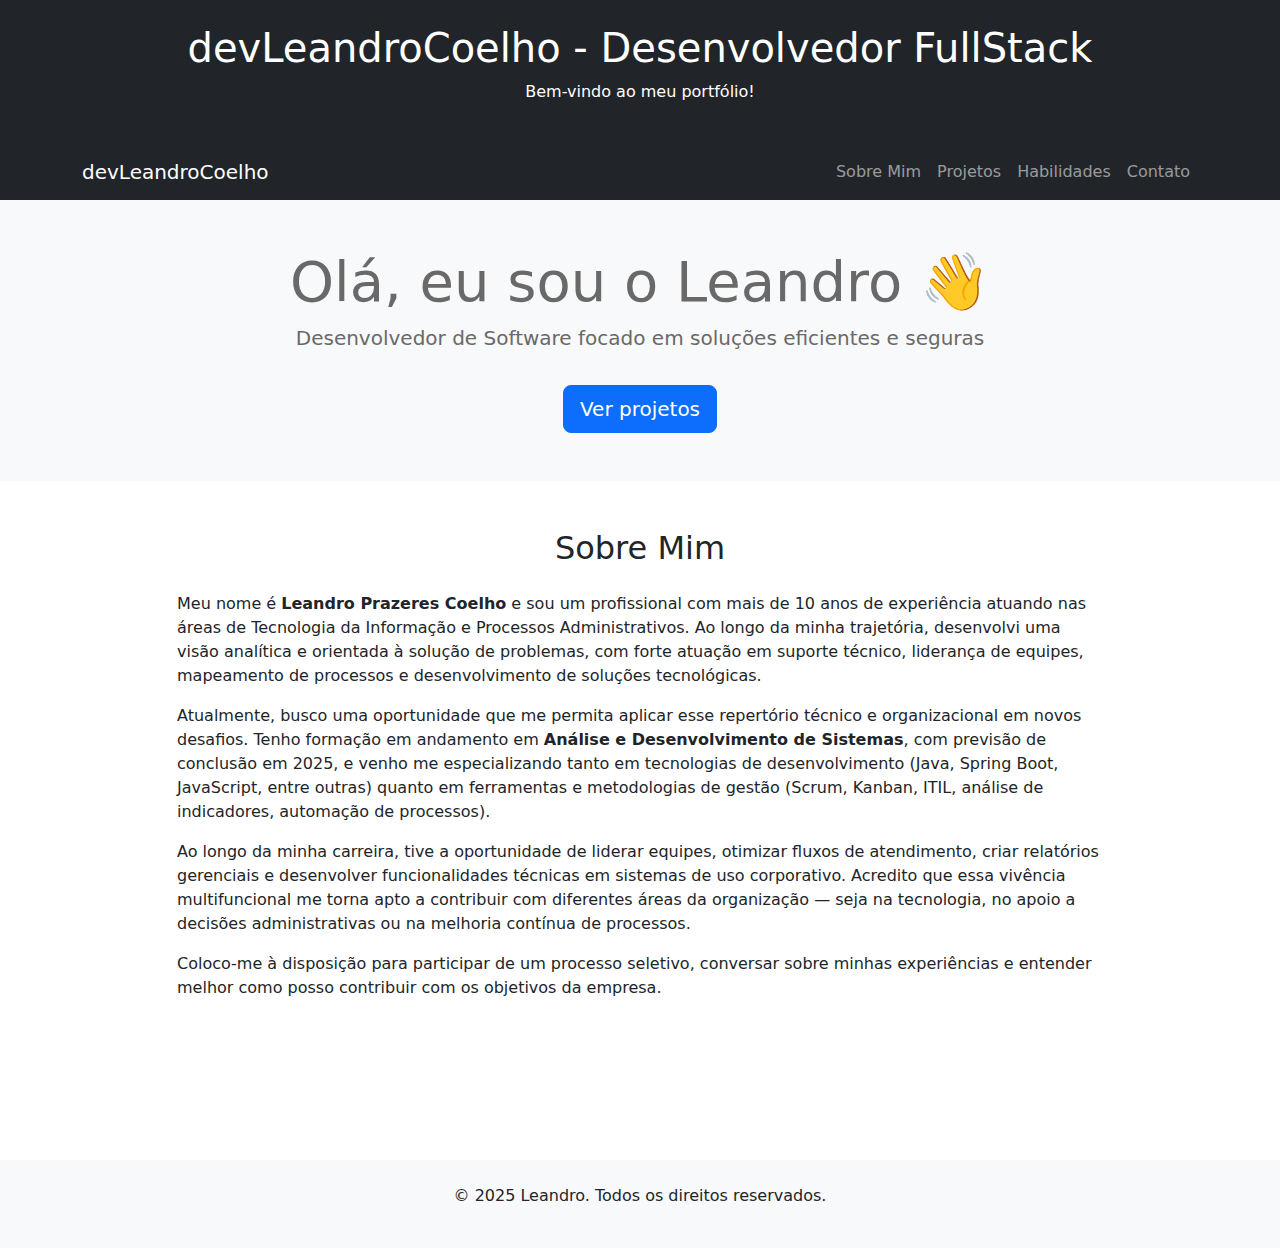
==== index.html @ dd72823e "Adiciona seção Sobre Mim ao portfólio" ====
<!DOCTYPE html>
<html lang="pt-br">
<head>
    <meta charset="UTF-8">
    <meta name="viewport" content="width=device-width, initial-scale=1.0">
    <title>Meu Portfólio</title>
    <link rel="stylesheet" href="css/bootstrap.css">
    <link rel="stylesheet" href="css/styles.css">
</head>
<body>

    <header class="bg-dark text-white p-4 text-center">
        <h1>devLeandroCoelho - Desenvolvedor FullStack</h1>
        <p>Bem-vindo ao meu portfólio!</p>
    </header>

    <div include-html="component/navbar.html"></div>
    <div include-html="component/hero.html"></div>
    <div include-html="component/sobre.html"></div>


    <main class="container py-5">
        <!-- Seções do portfólio -->
    </main>

    <footer class="bg-light text-center py-4">
        <p>&copy; 2025 Leandro. Todos os direitos reservados.</p>
    </footer>

    <!-- Scripts -->
    <script src="/js/bootstrap.bundle.min.js"></script>
    <script src="js/include-html.js"></script>
    <script src="js/main.js"></script>
</body>
</html>
---- css/styles.css ----
#hero {
    background-color: #4d5154;
    background-size: cover;
    background-position: center;
    color: dimgray;
}
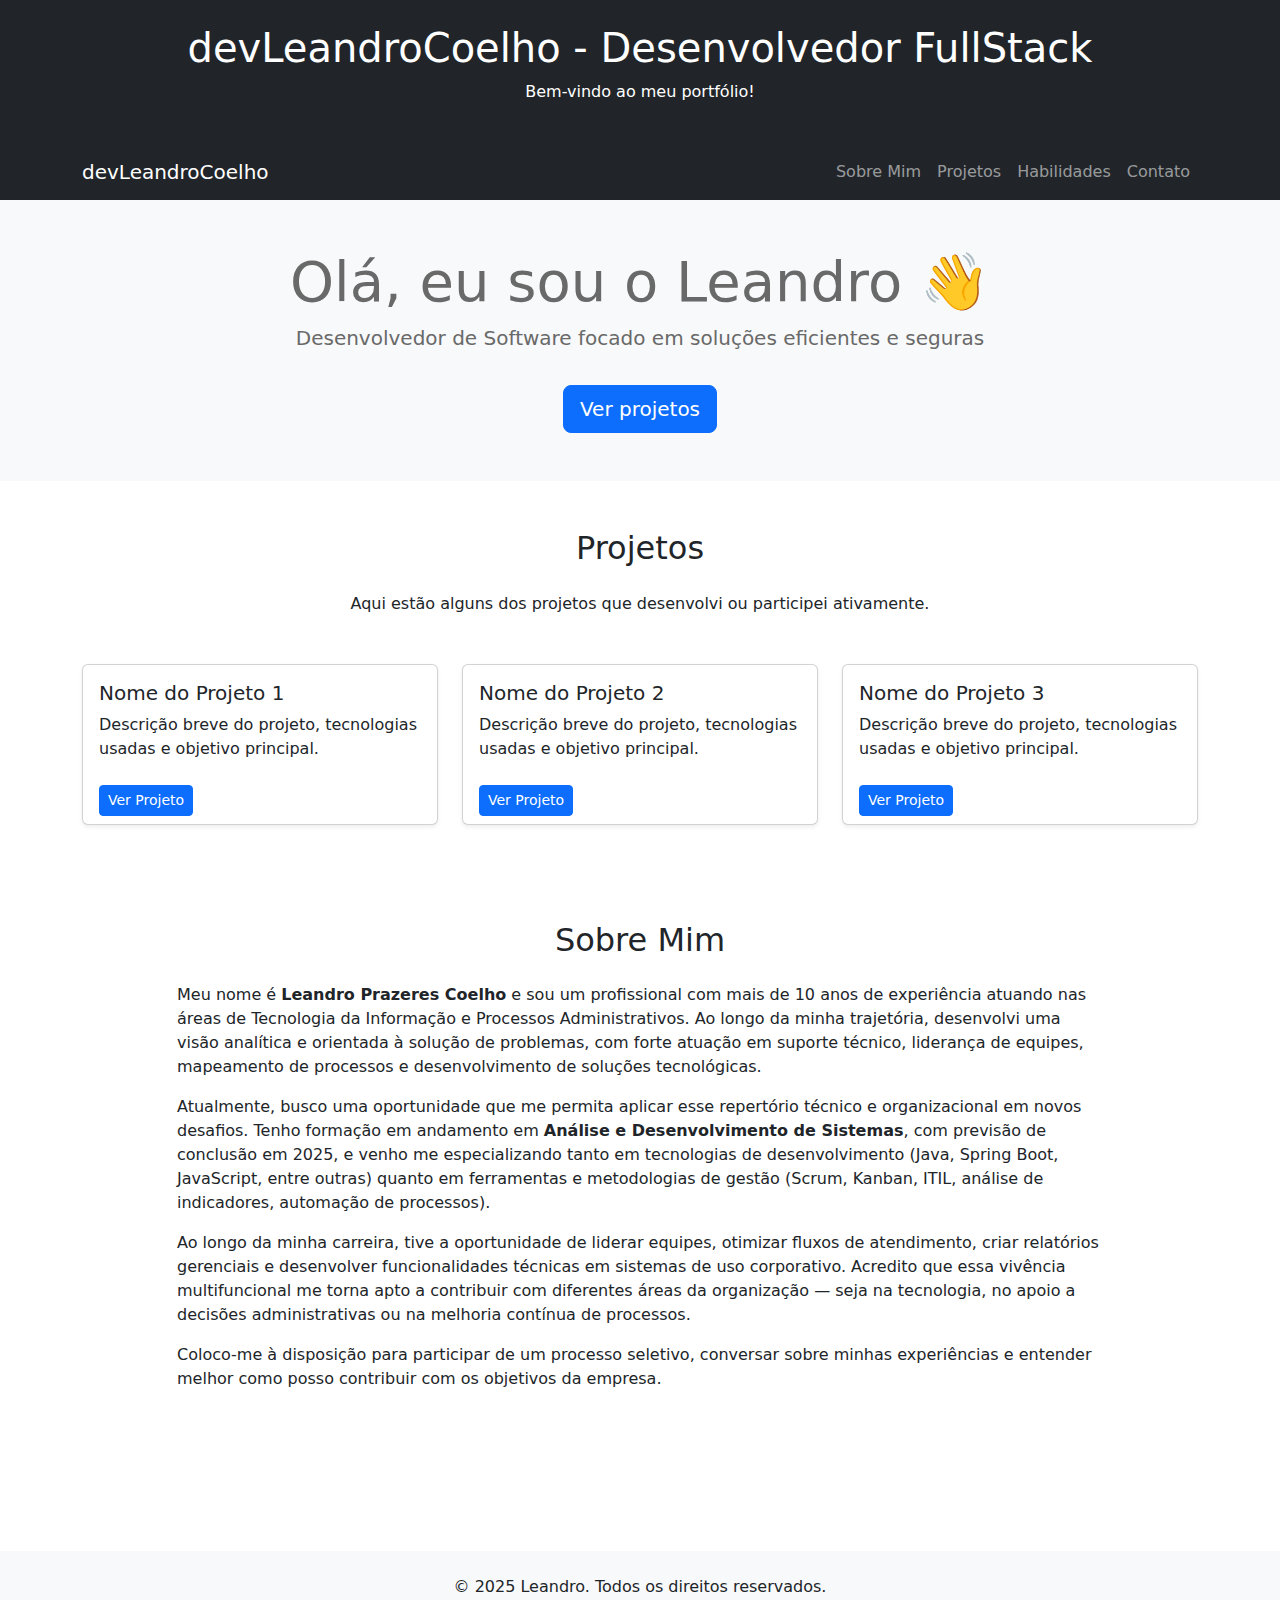
==== commit 47f1f30c: "Adiciona seção de Projetos ao portfólio" ====
--- a/index.html
+++ b/index.html
@@ -16,6 +16,7 @@
 
     <div include-html="component/navbar.html"></div>
     <div include-html="component/hero.html"></div>
+    <div include-html="component/projetos.html"></div>
     <div include-html="component/sobre.html"></div>
 
 
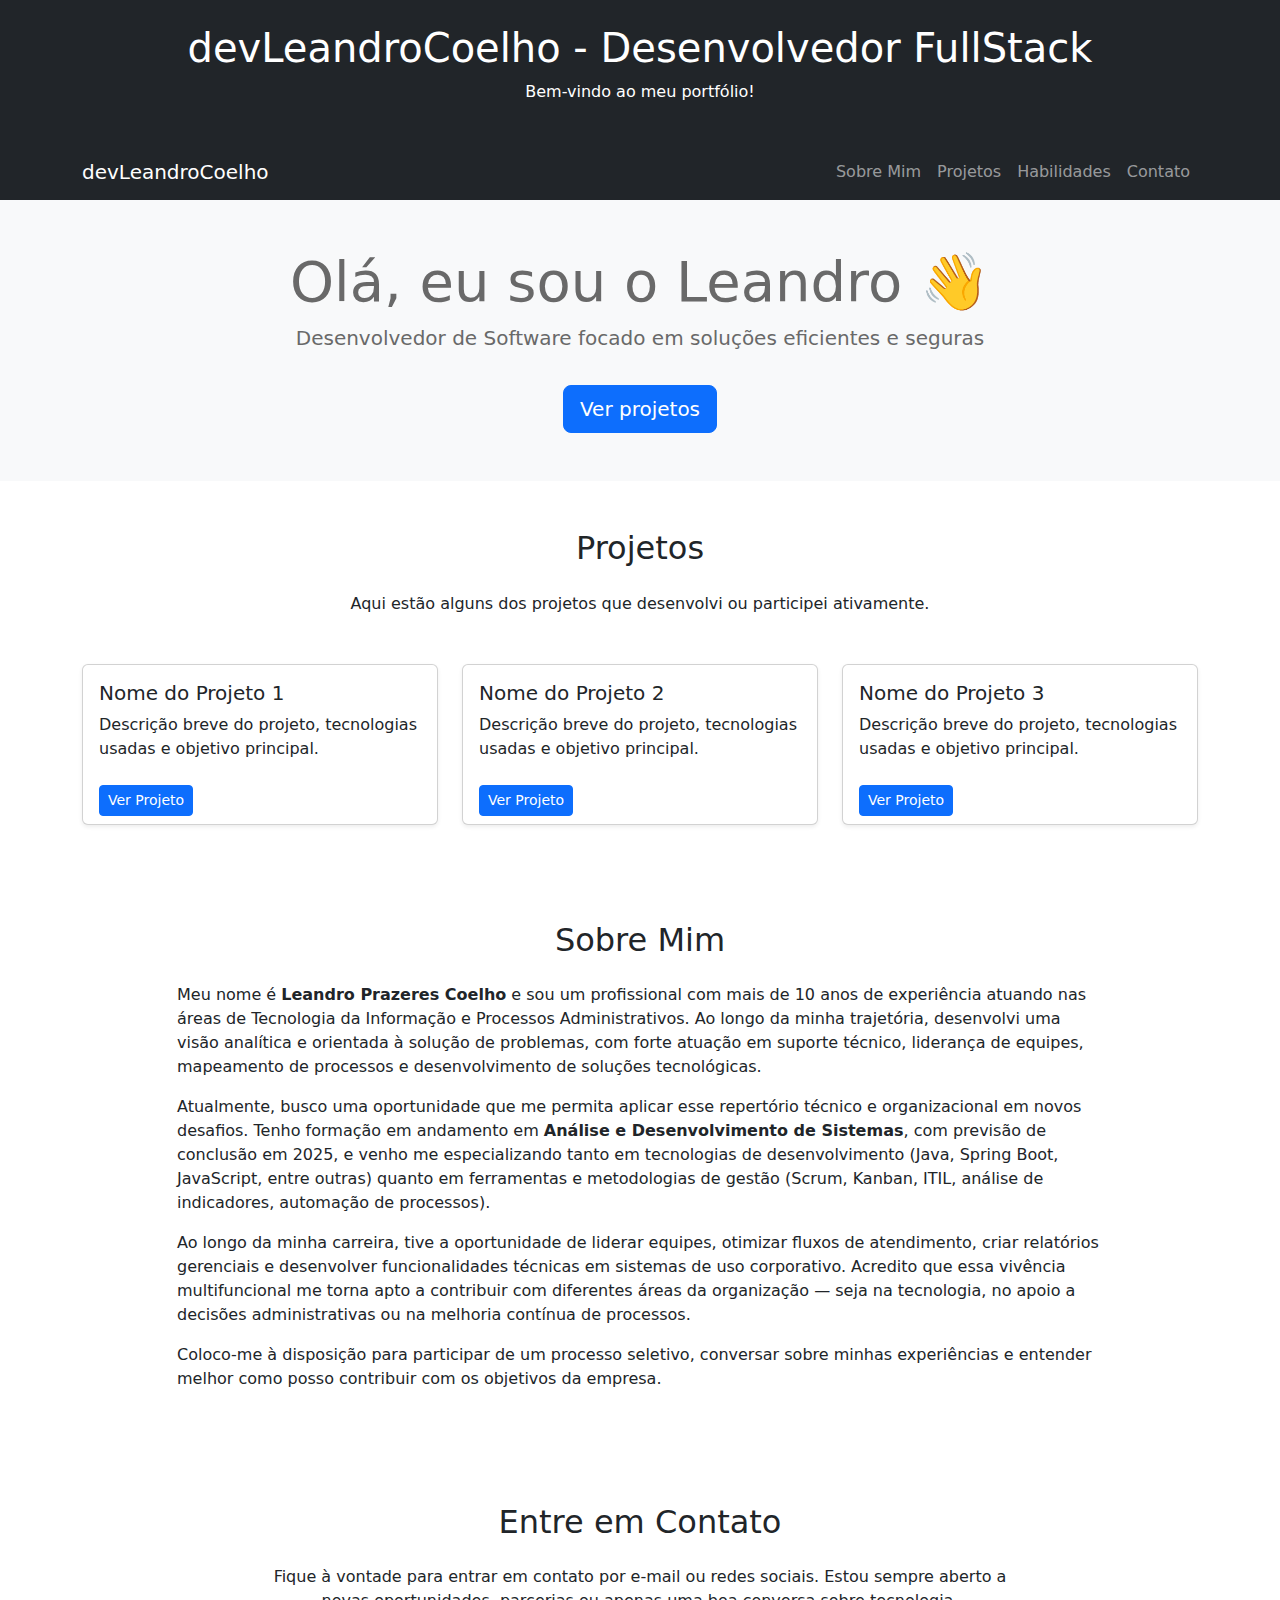
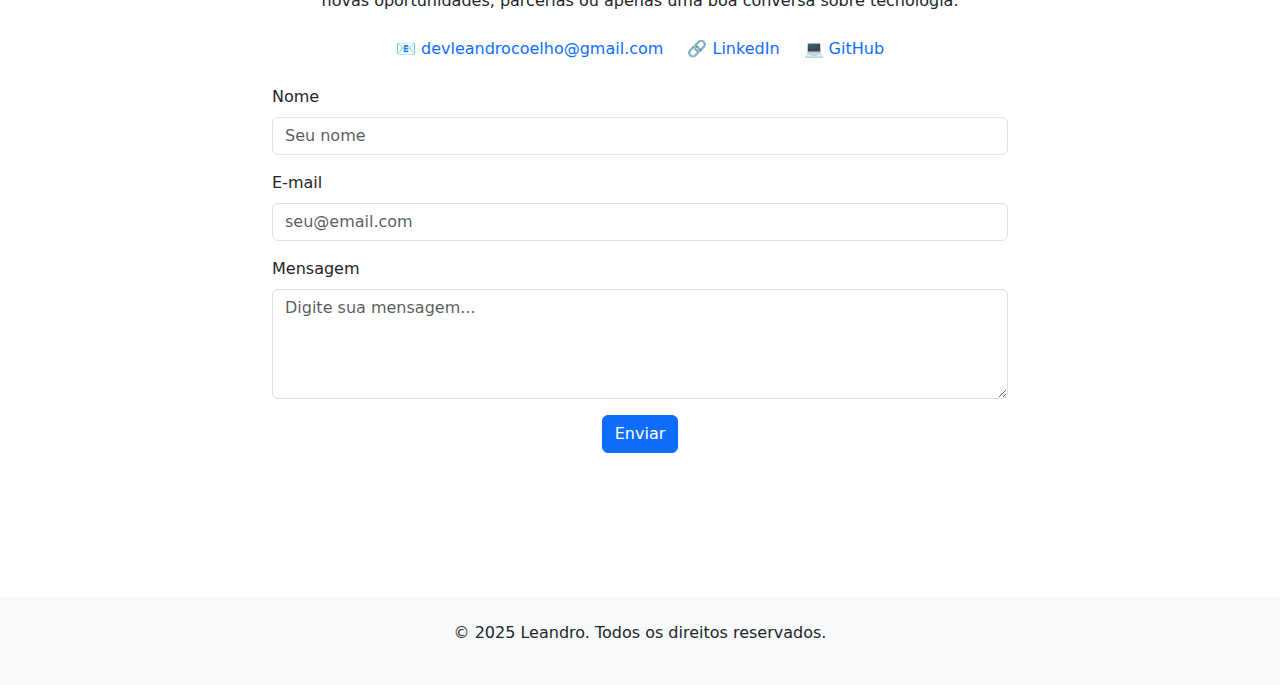
==== commit aa3a91c8: "Adiciona seção de Contato com links e formulário estilizado" ====
--- a/index.html
+++ b/index.html
@@ -18,6 +18,8 @@
     <div include-html="component/hero.html"></div>
     <div include-html="component/projetos.html"></div>
     <div include-html="component/sobre.html"></div>
+    <div include-html="component/contato.html"></div>
+
 
 
     <main class="container py-5">
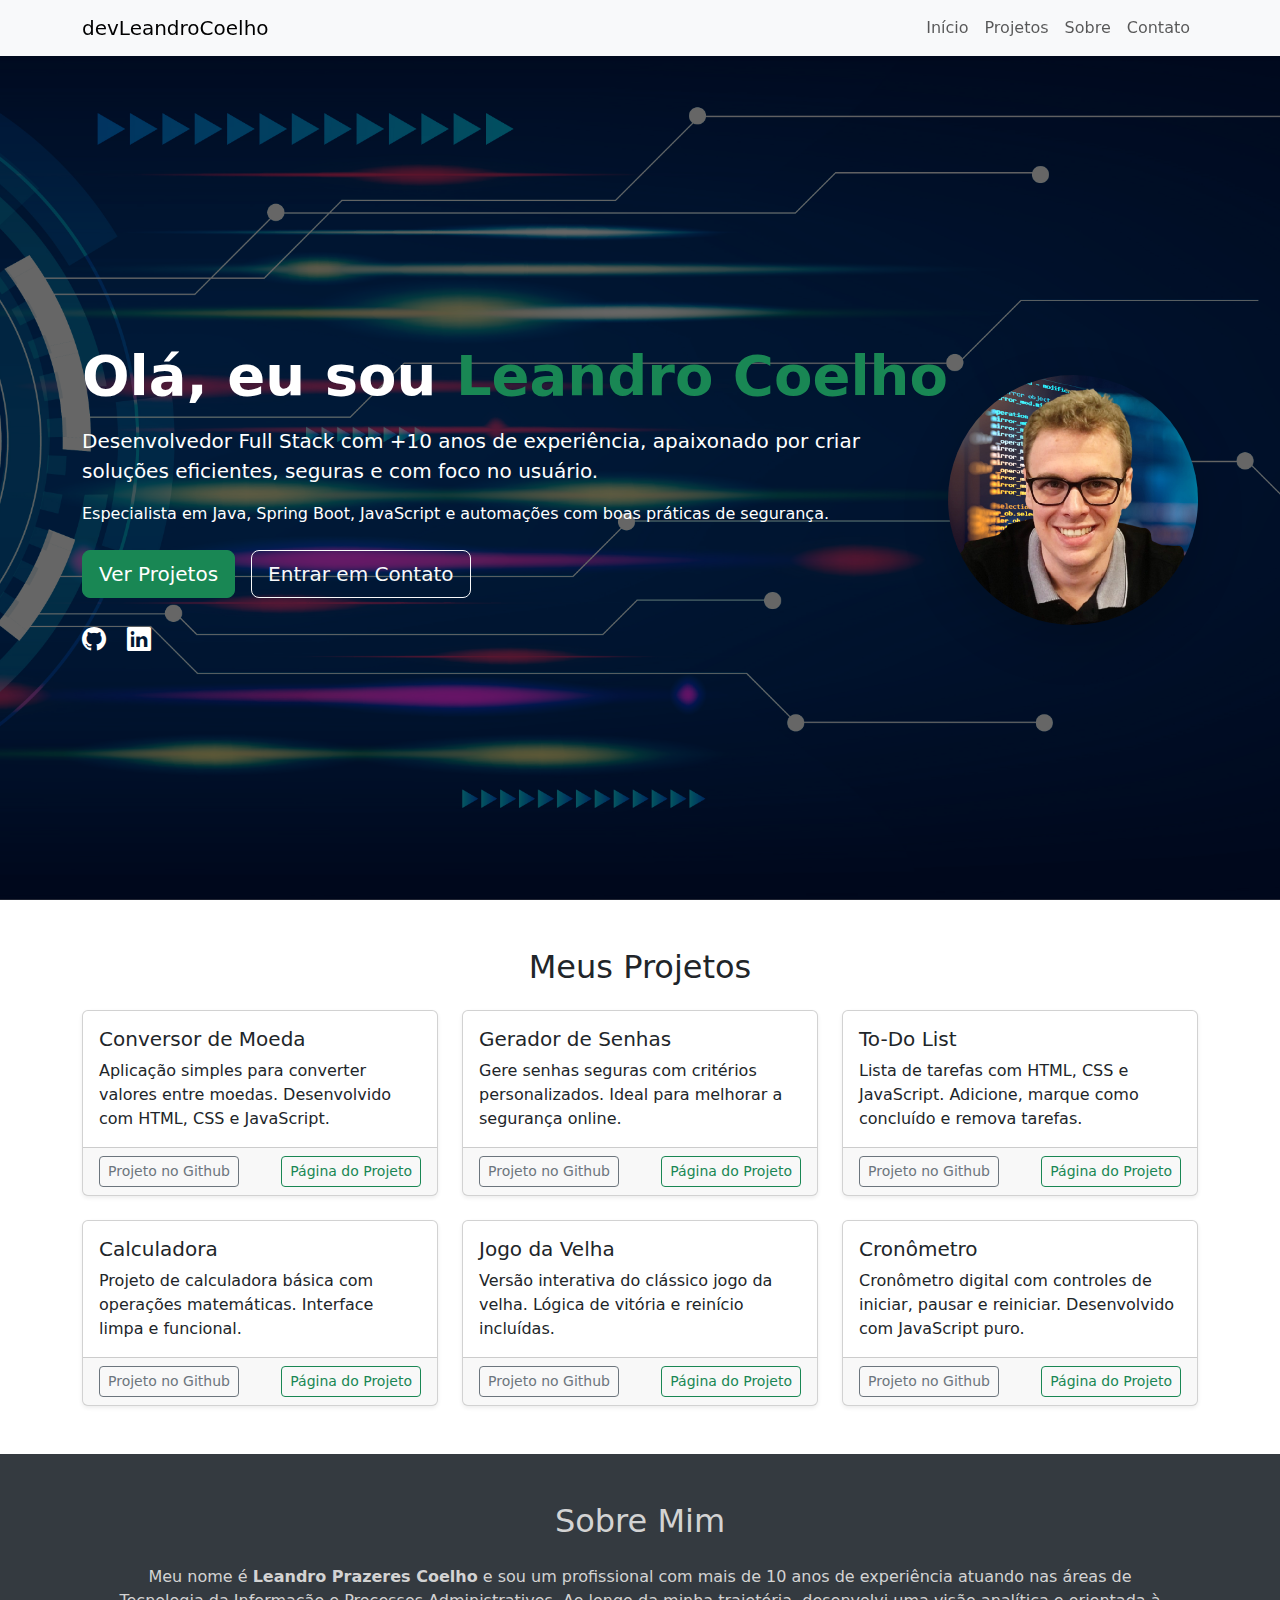
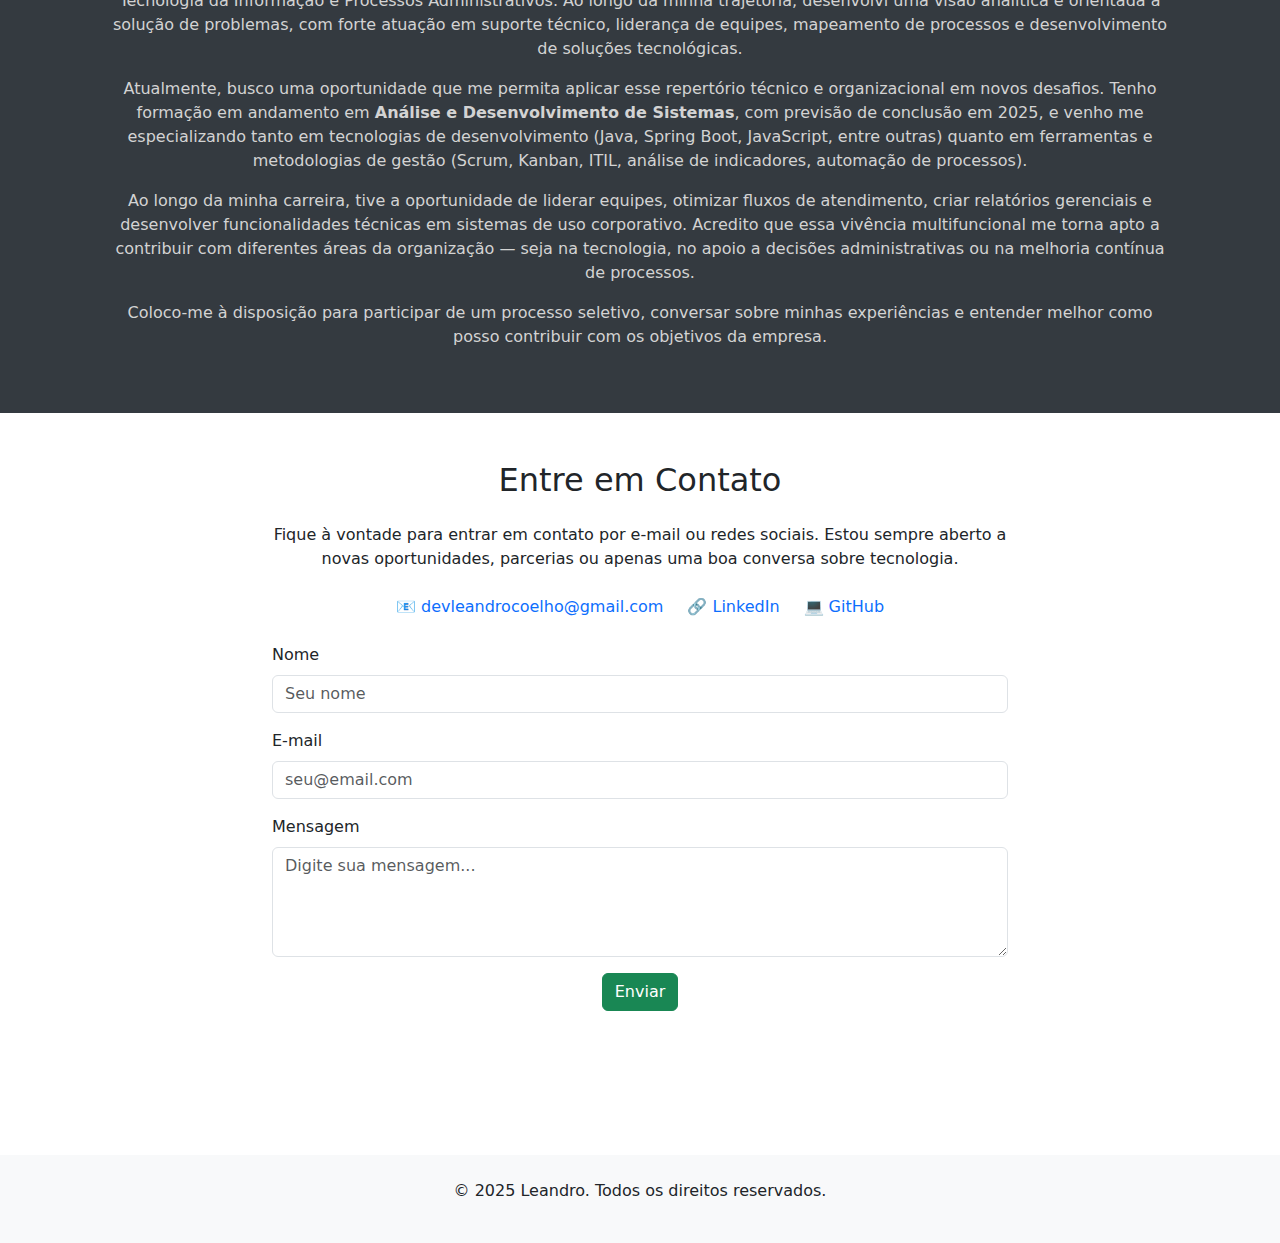
==== commit ff45935b: "Ajuste e remoção do header" ====
--- a/index.html
+++ b/index.html
@@ -6,15 +6,12 @@
     <title>Meu Portfólio</title>
     <link rel="stylesheet" href="css/bootstrap.css">
     <link rel="stylesheet" href="css/styles.css">
+    <link rel="stylesheet" href="https://cdn.jsdelivr.net/npm/bootstrap-icons@1.10.5/font/bootstrap-icons.css">
 </head>
 <body>
+    <div include-html="component/navbar.html"></div>
 
-    <header class="bg-dark text-white p-4 text-center">
-        <h1>devLeandroCoelho - Desenvolvedor FullStack</h1>
-        <p>Bem-vindo ao meu portfólio!</p>
-    </header>
-
-    <div include-html="component/navbar.html"></div>
+<!-- Hero section já cuida da saudação, pode remover este header se quiser -->
     <div include-html="component/hero.html"></div>
     <div include-html="component/projetos.html"></div>
     <div include-html="component/sobre.html"></div>
--- a/css/styles.css
+++ b/css/styles.css
@@ -1,6 +1,43 @@
 #hero {
-    background-color: #4d5154;
+    min-height: 100vh;
+    padding-top: 100px;
+    background: url('../img/bg-hero.jpg') center/cover no-repeat;
+    position: relative;
+}
+
+#hero::before {
+    content: '';
+    position: absolute;
+    inset: 0;
+    background-color: rgba(0, 0, 0, 0.6);
+    z-index: 1;
+}
+
+#hero .container {
+    position: relative;
+    z-index: 2;
+}
+
+#hero a.btn {
+    transition: all 0.3s ease;
+}
+
+#hero a.btn:hover {
+    transform: translateY(-3px);
+    box-shadow: 0 4px 12px rgba(0, 0, 0, 0.3);
+}
+
+html {
+    scroll-behavior: smooth;
+}
+html {
+    scroll-behavior: smooth;
+    scroll-padding-top: 20px;
+}
+
+#sobre {
+    background-color: #343a40; /* cor mais escura e moderna */
     background-size: cover;
     background-position: center;
-    color: dimgray;
-}+    color: lightgray;
+}
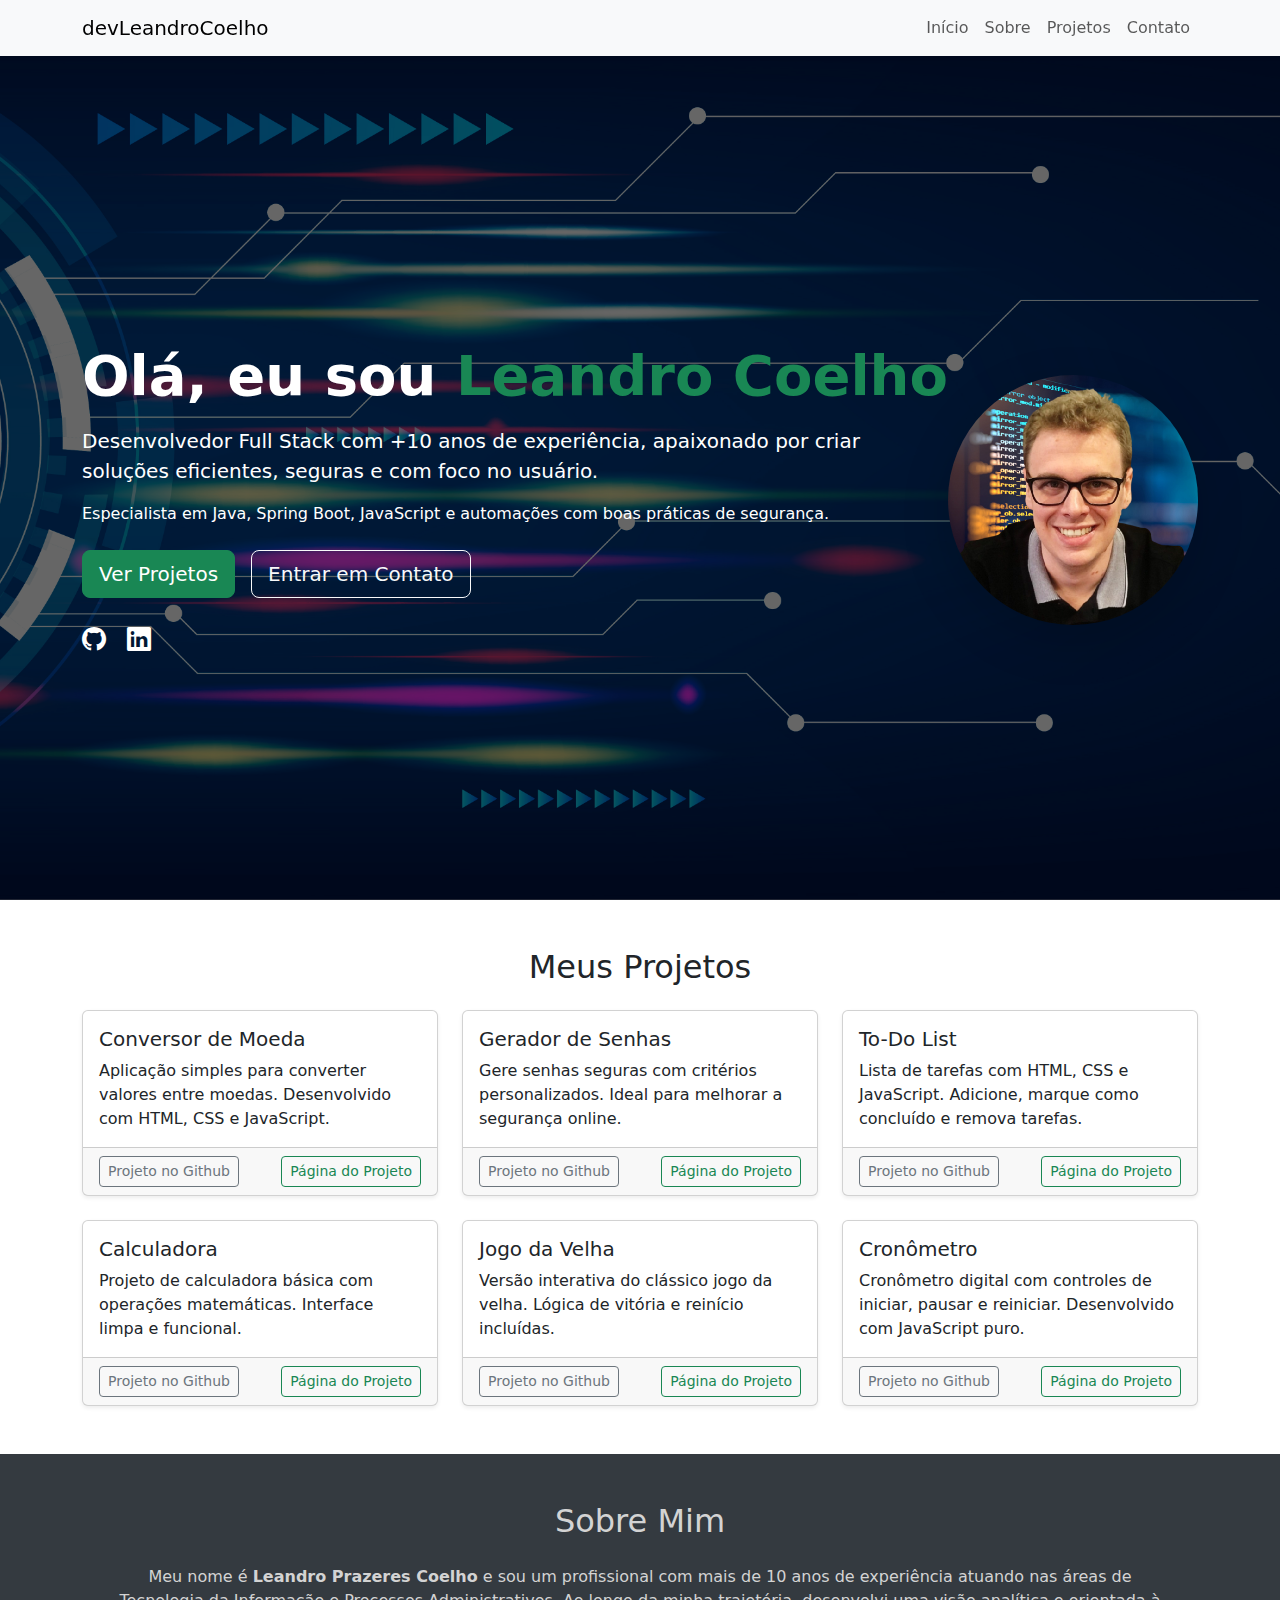
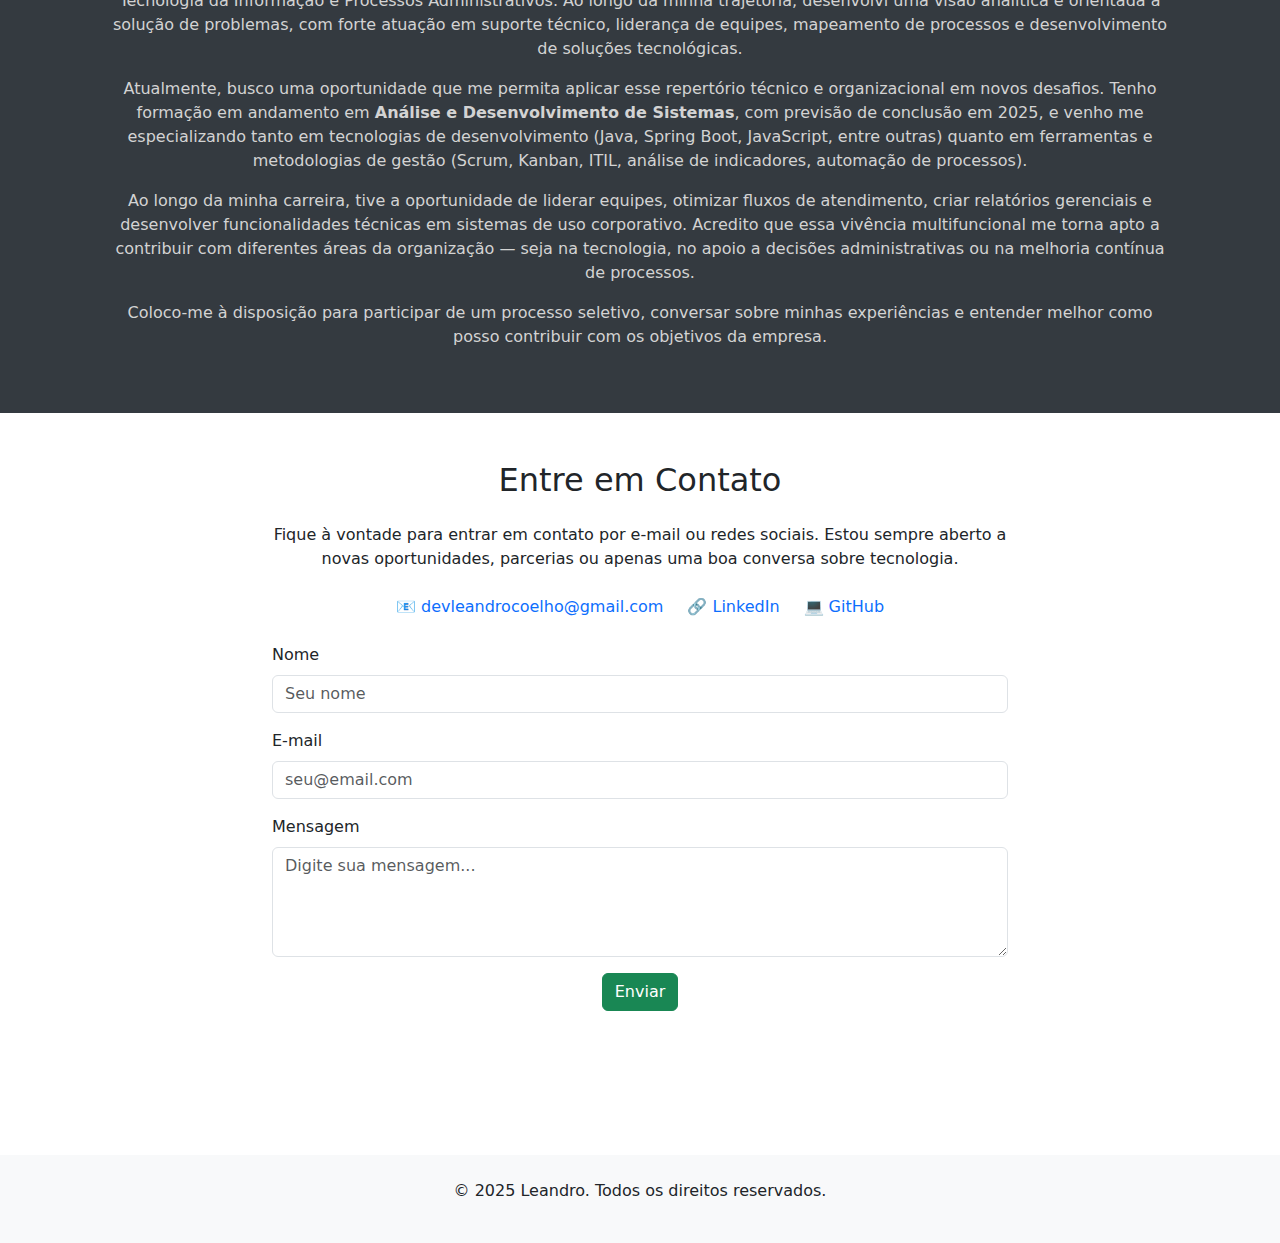
==== commit cb3924b7: "Corrige fechamento automático do menu mobile com navbar carregada via include-html" ====
--- a/index.html
+++ b/index.html
@@ -10,8 +10,6 @@
 </head>
 <body>
     <div include-html="component/navbar.html"></div>
-
-<!-- Hero section já cuida da saudação, pode remover este header se quiser -->
     <div include-html="component/hero.html"></div>
     <div include-html="component/projetos.html"></div>
     <div include-html="component/sobre.html"></div>
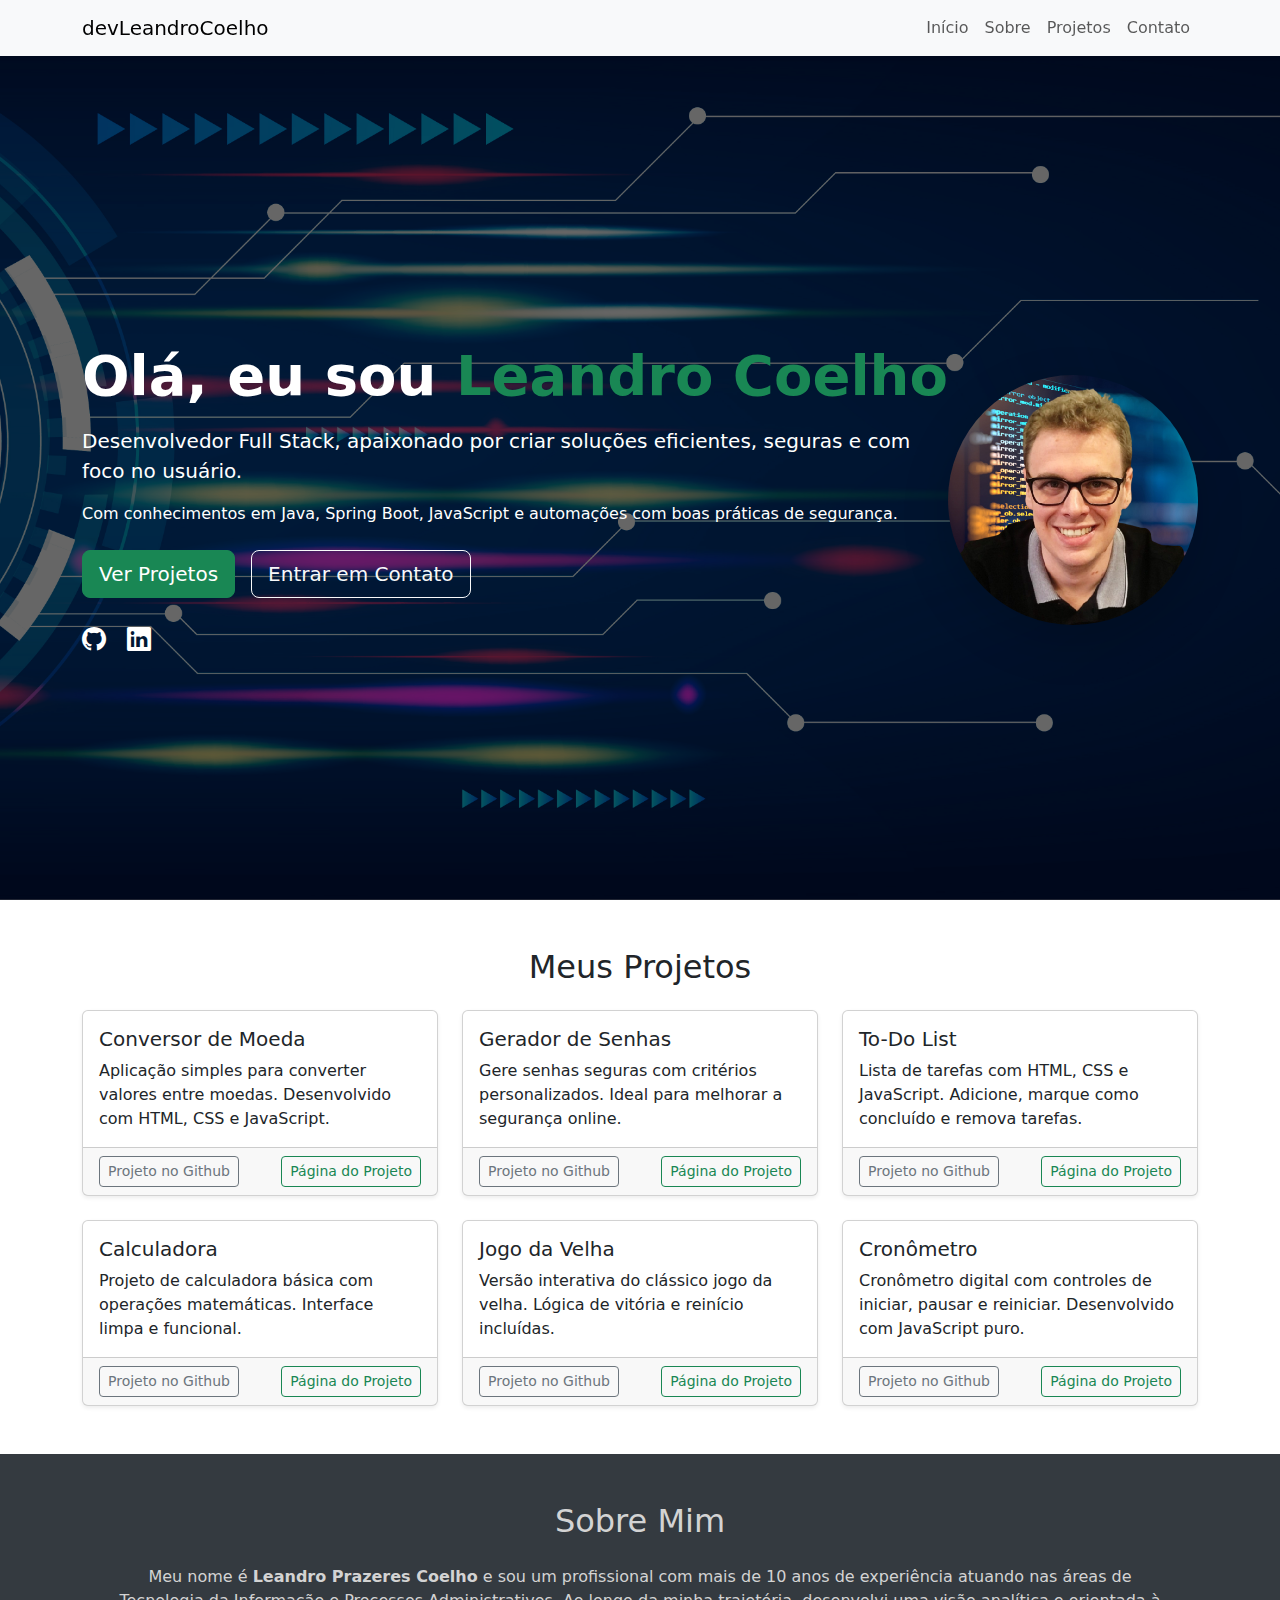
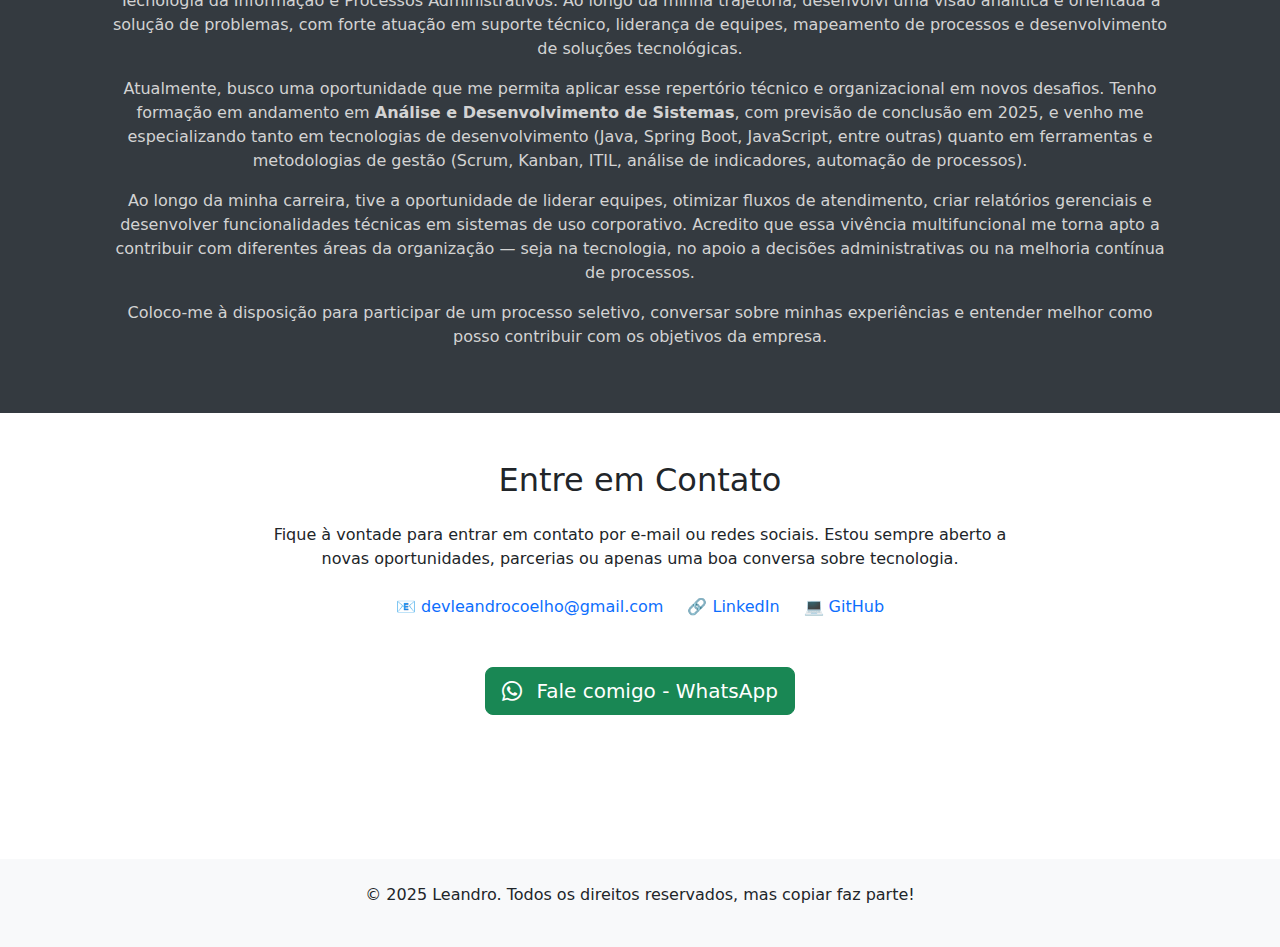
==== commit c2706ac1: "AJustes finos no contato" ====
--- a/index.html
+++ b/index.html
@@ -22,11 +22,11 @@
     </main>
 
     <footer class="bg-light text-center py-4">
-        <p>&copy; 2025 Leandro. Todos os direitos reservados.</p>
+        <p>&copy; 2025 Leandro. Todos os direitos reservados, mas copiar faz parte!</p>
     </footer>
 
     <!-- Scripts -->
-    <script src="/js/bootstrap.bundle.min.js"></script>
+    <script src="js/bootstrap.bundle.js"></script>
     <script src="js/include-html.js"></script>
     <script src="js/main.js"></script>
 </body>
